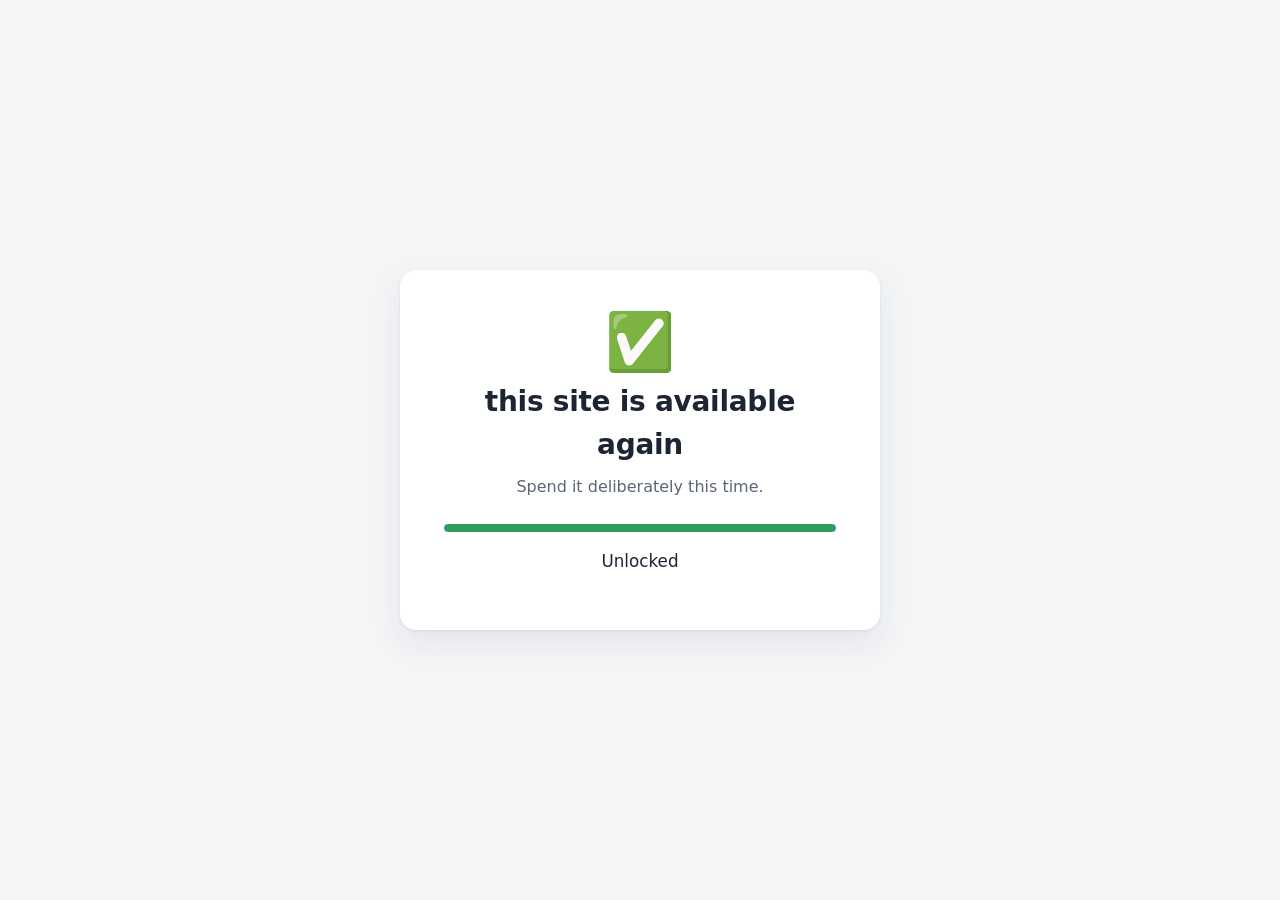
==== extension/blocked/blocked.html @ 7a21c600 "Step 5: enforcement, the block page, and the re-open guard A spent rule now blocks or closes its tab" ====
<!doctype html>
<html lang="en">
  <head>
    <meta charset="utf-8" />
    <meta name="viewport" content="width=device-width, initial-scale=1" />
    <title>Time's up — SelfControl</title>
    <link rel="stylesheet" href="blocked.css" />
  </head>
  <body>
    <main class="card">
      <div class="emoji" id="emoji" aria-hidden="true">⏳</div>

      <h1 id="headline">Time's up</h1>
      <p class="quip" id="quip"></p>

      <div class="meter" role="img" aria-labelledby="countdown-label">
        <div class="meter-fill" id="meter"></div>
      </div>

      <p class="countdown" id="countdown-label">
        <span id="countdown-text">Unlocks in</span>
        <strong id="countdown">—</strong>
      </p>

      <p class="detail" id="detail"></p>
    </main>

    <script src="blocked.js" type="module"></script>
  </body>
</html>
---- extension/blocked/blocked.css ----
/* Sized for a phone from the start, so the Android port (DESIGN.md §11) is a
   no-op for this page. */

:root {
  --bg: #f4f5f7;
  --card: #ffffff;
  --ink: #1d2433;
  --muted: #5b6478;
  --accent: #e4572e;
  --track: #e3e6ec;
  --shadow: 0 1px 3px rgb(29 36 51 / 8%), 0 12px 32px rgb(29 36 51 / 8%);
}

@media (prefers-color-scheme: dark) {
  :root {
    --bg: #171a21;
    --card: #21252e;
    --ink: #eef1f6;
    --muted: #9aa3b5;
    --accent: #ff7a52;
    --track: #333947;
    --shadow: none;
  }
}

* {
  box-sizing: border-box;
}

body {
  margin: 0;
  min-height: 100vh;
  display: grid;
  place-items: center;
  padding: 1.5rem;
  background: var(--bg);
  color: var(--ink);
  font: 16px/1.55 system-ui, -apple-system, "Segoe UI", sans-serif;
}

.card {
  width: min(30rem, 100%);
  padding: clamp(1.5rem, 5vw, 2.75rem);
  text-align: center;
  background: var(--card);
  border-radius: 1rem;
  box-shadow: var(--shadow);
}

.emoji {
  font-size: clamp(2.5rem, 12vw, 3.5rem);
  line-height: 1;
}

h1 {
  margin: 0.6rem 0 0;
  font-size: clamp(1.35rem, 6vw, 1.75rem);
  letter-spacing: -0.01em;
}

.quip {
  margin: 0.5rem 0 1.5rem;
  color: var(--muted);
  text-wrap: balance;
}

.meter {
  height: 0.5rem;
  border-radius: 999px;
  background: var(--track);
  overflow: hidden;
}

.meter-fill {
  height: 100%;
  width: 0%;
  border-radius: inherit;
  background: var(--accent);
  transition: width 0.9s linear;
}

.countdown {
  margin: 1rem 0 0;
  font-size: 1.05rem;
}

.countdown strong {
  font-variant-numeric: tabular-nums;
  font-size: 1.5rem;
  display: block;
  margin-top: 0.15rem;
}

.detail {
  margin: 0.75rem 0 0;
  font-size: 0.85rem;
  color: var(--muted);
}

/* Unlocked state */
body.unlocked .meter-fill {
  width: 100% !important;
  background: #2e9e5b;
}
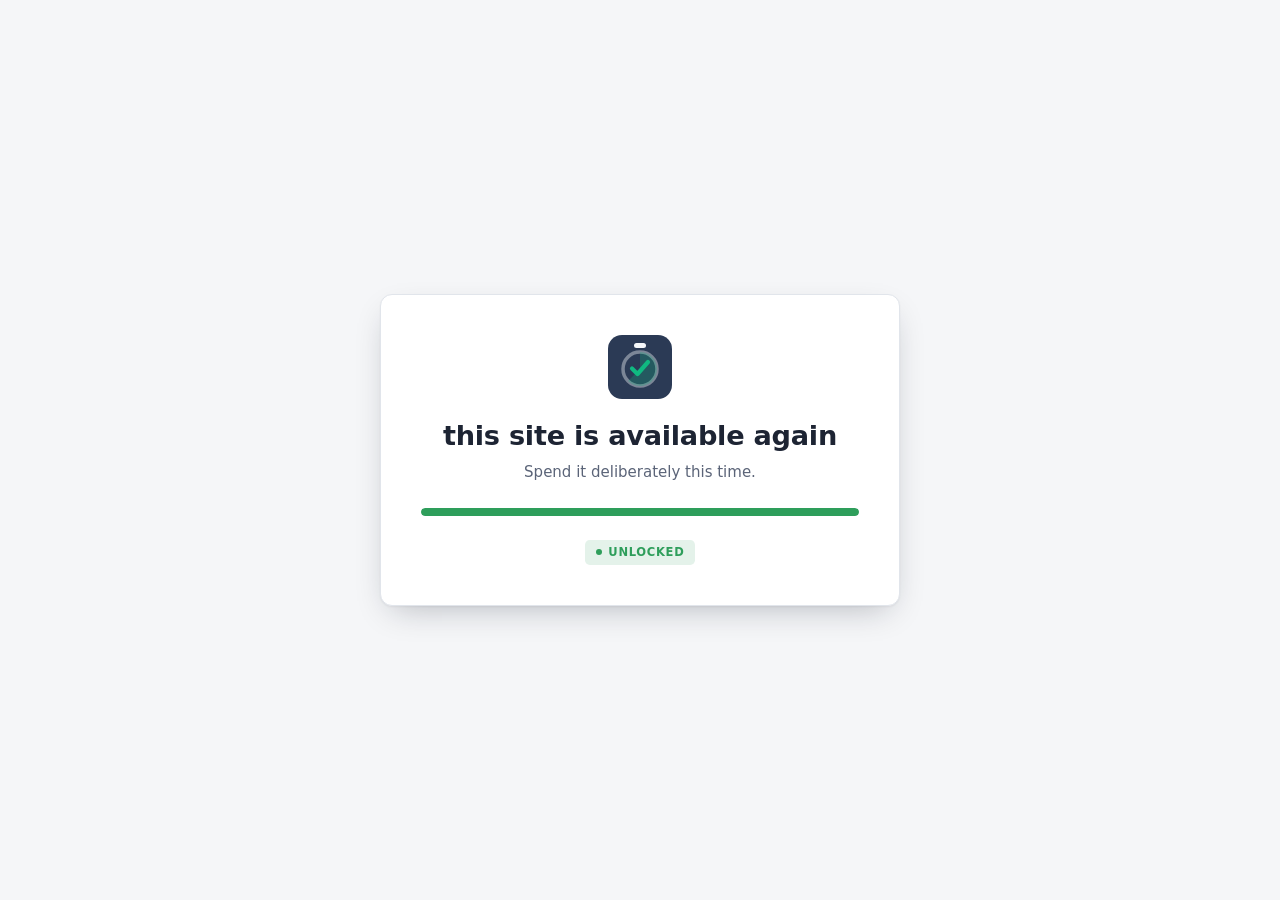
==== commit 8cb2ea82: "Redesign the rules page, block page and popup One design language across all three, from common/them" ====
--- a/extension/blocked/blocked.html
+++ b/extension/blocked/blocked.html
@@ -4,11 +4,14 @@
     <meta charset="utf-8" />
     <meta name="viewport" content="width=device-width, initial-scale=1" />
     <title>Time's up — SelfControl</title>
+    <link rel="stylesheet" href="../common/theme.css" />
     <link rel="stylesheet" href="blocked.css" />
   </head>
   <body>
+    <!-- One card for both states: blocked, and the moment it unlocks, which
+         swaps the icon, the middle slot and the last line in place. -->
     <main class="card">
-      <div class="emoji" id="emoji" aria-hidden="true">⏳</div>
+      <img class="state-icon" id="icon" src="../icons/blocked.svg" alt="" width="64" height="64" />
 
       <h1 id="headline">Time's up</h1>
       <p class="quip" id="quip"></p>
@@ -17,12 +20,20 @@
         <div class="meter-fill" id="meter"></div>
       </div>
 
-      <p class="countdown" id="countdown-label">
-        <span id="countdown-text">Unlocks in</span>
-        <strong id="countdown">—</strong>
+      <div class="slot" id="countdown-label">
+        <span class="eyebrow" id="countdown-text">Unlocks in</span>
+        <strong class="countdown" id="countdown">—</strong>
+        <span class="pill ok unlocked-pill" id="unlocked" hidden>Unlocked</span>
+      </div>
+
+      <p class="stat usage" id="detail"></p>
+
+      <p class="passes" id="passes" hidden>
+        <img src="../icons/pass.svg" alt="" width="20" height="20" />
+        <span id="passes-text"></span>
       </p>
 
-      <p class="detail" id="detail"></p>
+      <p class="return" id="return" hidden></p>
     </main>
 
     <script src="blocked.js" type="module"></script>
--- a/extension/common/theme.css
+++ b/extension/common/theme.css
@@ -0,0 +1,179 @@
+/* The design language shared by every page: the popup, the options page and
+   the block page, so they read as one product: the same colours, surfaces,
+   labels, pills and buttons. Each page's own stylesheet only lays things out. */
+
+:root {
+  --bg: #f5f6f8;
+  --card: #ffffff;
+  --tile: #f8f9fb;
+  --ink: #1d2433;
+  --muted: #5b6478;
+  --faint: #8a93a6;
+  --line: #e1e5eb;
+  --line-soft: #eef0f4;
+  --field: #ffffff;
+  --field-line: #cdd3dc;
+  --accent: #e4572e;
+  --danger: #c8362a;
+  --ok: #2e9e5b;
+  --warn: #b25e09;
+  --shadow: 0 1px 2px rgb(16 24 40 / 0.05);
+  --shadow-lift: 0 12px 32px -12px rgb(16 24 40 / 0.3);
+  --radius: 0.75rem;
+}
+
+@media (prefers-color-scheme: dark) {
+  :root {
+    --bg: #171a21;
+    --card: #21252e;
+    --tile: #1c2029;
+    --ink: #eef1f6;
+    --muted: #9aa3b5;
+    --faint: #7b8497;
+    --line: #333947;
+    --line-soft: #2b303a;
+    --field: #1a1d25;
+    --field-line: #404758;
+    --accent: #ff7a52;
+    --danger: #ff6b5c;
+    --ok: #45c07c;
+    --warn: #f0a44b;
+    --shadow: none;
+    --shadow-lift: 0 12px 32px -12px rgb(0 0 0 / 0.6);
+  }
+}
+
+* {
+  box-sizing: border-box;
+}
+
+/* Several hidden-by-default boxes set their own display, which would win. */
+[hidden] {
+  display: none !important;
+}
+
+body {
+  margin: 0;
+  background: var(--bg);
+  color: var(--ink);
+  font: 15px/1.5 system-ui, -apple-system, "Segoe UI", sans-serif;
+}
+
+h1,
+h2,
+p {
+  margin: 0;
+}
+
+/* Inline line icons; the state icons are <img>s and unaffected. */
+svg {
+  width: 1rem;
+  height: 1rem;
+  flex: none;
+  fill: none;
+  stroke: currentColor;
+  stroke-width: 2;
+  stroke-linecap: round;
+  stroke-linejoin: round;
+}
+
+/* A small caption over a value or a section: "RULE NAME", "UNLOCKS IN". */
+.eyebrow {
+  font-size: 0.72rem;
+  font-weight: 700;
+  letter-spacing: 0.08em;
+  text-transform: uppercase;
+  color: var(--muted);
+}
+
+/* A one-word state. The colour comes from --pill, so a variant is one line. */
+.pill {
+  --pill: var(--muted);
+  flex: none;
+  font-size: 0.65rem;
+  font-weight: 700;
+  letter-spacing: 0.06em;
+  text-transform: uppercase;
+  padding: 0.1rem 0.4rem;
+  border-radius: 0.3rem;
+  color: var(--pill);
+  background: color-mix(in srgb, var(--pill) 13%, transparent);
+}
+
+.pill.ok {
+  --pill: var(--ok);
+}
+
+/* Numbers in a quiet box, the figures in ink: "7 days: 3:26", "4:57 of 5:00". */
+.stat {
+  padding: 0.3rem 0.7rem;
+  font-size: 0.75rem;
+  color: var(--muted);
+  background: var(--tile);
+  border: 1px solid var(--line);
+  border-radius: 0.5rem;
+  font-variant-numeric: tabular-nums;
+}
+
+.stat strong {
+  color: var(--ink);
+}
+
+/* --- buttons: <button>, or an <a class="button"> that navigates ------------ */
+
+button,
+.button {
+  font: inherit;
+  display: inline-flex;
+  align-items: center;
+  gap: 0.4rem;
+  border-radius: 0.5rem;
+  border: 1px solid transparent;
+  padding: 0.5rem 1rem;
+  cursor: pointer;
+  text-decoration: none;
+}
+
+button:focus-visible,
+.button:focus-visible {
+  outline: 2px solid var(--accent);
+  outline-offset: 2px;
+}
+
+button:disabled {
+  cursor: default;
+  opacity: 0.45;
+}
+
+.primary {
+  background: var(--accent);
+  color: #fff;
+  font-weight: 600;
+  box-shadow: var(--shadow);
+}
+
+.primary:hover {
+  background: color-mix(in srgb, var(--accent) 88%, #000);
+}
+
+.secondary {
+  background: var(--card);
+  border-color: var(--line);
+  color: var(--ink);
+  box-shadow: var(--shadow);
+}
+
+.secondary:hover {
+  background: var(--tile);
+}
+
+.ghost {
+  background: transparent;
+  color: var(--muted);
+  font-weight: 600;
+}
+
+.ghost:hover:not(:disabled) {
+  background: var(--tile);
+  color: var(--ink);
+}
--- a/extension/blocked/blocked.css
+++ b/extension/blocked/blocked.css
@@ -1,73 +1,54 @@
 /* Sized for a phone from the start, so the Android port (DESIGN.md §11) is a
-   no-op for this page. */
-
-:root {
-  --bg: #f4f5f7;
-  --card: #ffffff;
-  --ink: #1d2433;
-  --muted: #5b6478;
-  --accent: #e4572e;
-  --track: #e3e6ec;
-  --shadow: 0 1px 3px rgb(29 36 51 / 8%), 0 12px 32px rgb(29 36 51 / 8%);
-}
-
-@media (prefers-color-scheme: dark) {
-  :root {
-    --bg: #171a21;
-    --card: #21252e;
-    --ink: #eef1f6;
-    --muted: #9aa3b5;
-    --accent: #ff7a52;
-    --track: #333947;
-    --shadow: none;
-  }
-}
-
-* {
-  box-sizing: border-box;
-}
+   no-op for this page. Colours, pills, captions and buttons come from
+   common/theme.css, shared with the options page; this file only lays out
+   the card. */
 
 body {
-  margin: 0;
   min-height: 100vh;
   display: grid;
   place-items: center;
-  padding: 1.5rem;
-  background: var(--bg);
-  color: var(--ink);
-  font: 16px/1.55 system-ui, -apple-system, "Segoe UI", sans-serif;
+  padding: 1.5rem 1rem;
 }
 
 .card {
-  width: min(30rem, 100%);
-  padding: clamp(1.5rem, 5vw, 2.75rem);
+  width: min(32.5rem, 100%);
+  padding: clamp(1.75rem, 6vw, 2.5rem) clamp(1.25rem, 6vw, 2.5rem);
+  display: grid;
+  justify-items: center;
   text-align: center;
   background: var(--card);
-  border-radius: 1rem;
-  box-shadow: var(--shadow);
+  border: 1px solid var(--line);
+  border-radius: var(--radius);
+  box-shadow: var(--shadow), var(--shadow-lift);
 }
 
-.emoji {
-  font-size: clamp(2.5rem, 12vw, 3.5rem);
-  line-height: 1;
+.state-icon {
+  display: block;
+  width: 4rem;
+  height: 4rem;
+  margin-bottom: 1.25rem;
 }
 
 h1 {
-  margin: 0.6rem 0 0;
-  font-size: clamp(1.35rem, 6vw, 1.75rem);
+  font-size: clamp(1.35rem, 6vw, 1.7rem);
+  line-height: 1.25;
   letter-spacing: -0.01em;
+  text-wrap: balance;
 }
 
 .quip {
-  margin: 0.5rem 0 1.5rem;
+  margin-top: 0.5rem;
   color: var(--muted);
   text-wrap: balance;
 }
 
+/* Green in both states: it fills toward the unlock, and is full once there. */
 .meter {
+  width: 100%;
   height: 0.5rem;
+  margin-top: 1.5rem;
   border-radius: 999px;
-  background: var(--track);
+  background: var(--line-soft);
   overflow: hidden;
 }
 
@@ -75,30 +56,99 @@
   height: 100%;
   width: 0%;
   border-radius: inherit;
-  background: var(--accent);
+  background: var(--ok);
   transition: width 0.9s linear;
 }
 
-.countdown {
-  margin: 1rem 0 0;
-  font-size: 1.05rem;
+/* The countdown while blocked, the "Unlocked" pill after: one slot, so the
+   rest of the card keeps its place when it flips. */
+.slot {
+  display: grid;
+  justify-items: center;
+  gap: 0.2rem;
+  margin-top: 1.5rem;
 }
 
-.countdown strong {
+.countdown {
+  font-size: clamp(2.5rem, 12vw, 3.25rem);
+  font-weight: 700;
+  line-height: 1.1;
+  letter-spacing: -0.02em;
   font-variant-numeric: tabular-nums;
-  font-size: 1.5rem;
-  display: block;
-  margin-top: 0.15rem;
 }
 
-.detail {
-  margin: 0.75rem 0 0;
-  font-size: 0.85rem;
-  color: var(--muted);
+.unlocked-pill {
+  display: inline-flex;
+  align-items: center;
+  gap: 0.4rem;
+  padding: 0.25rem 0.65rem;
+  font-size: 0.72rem;
 }
 
-/* Unlocked state */
+.unlocked-pill::before {
+  content: "";
+  width: 0.4rem;
+  height: 0.4rem;
+  border-radius: 50%;
+  background: currentColor;
+}
+
+.usage {
+  margin-top: 1.25rem;
+  font-size: 0.85rem;
+  text-wrap: balance;
+}
+
+.usage:empty {
+  display: none;
+}
+
+.passes {
+  display: flex;
+  align-items: center;
+  gap: 0.5rem;
+  margin-top: 1rem;
+  font-size: 0.82rem;
+  color: var(--muted);
+  text-align: left;
+}
+
+.passes img {
+  flex: none;
+  border-radius: 0.3rem;
+}
+
+.return {
+  margin-top: 1rem;
+  font-size: 0.82rem;
+  color: var(--faint);
+  overflow-wrap: anywhere;
+}
+
+.return .where {
+  color: var(--muted);
+  text-decoration: underline;
+  text-decoration-color: var(--line);
+  text-underline-offset: 3px;
+}
+
+/* Unlocked: the way back is the one action on the page. */
+.return .button {
+  margin-top: 0.5rem;
+  padding: 0.7rem 1.4rem;
+  font-size: 0.95rem;
+}
+
+.return .button svg {
+  width: 1.05rem;
+  height: 1.05rem;
+  transition: transform 0.15s;
+}
+
+.return .button:hover svg {
+  transform: translateX(2px);
+}
+
 body.unlocked .meter-fill {
   width: 100% !important;
-  background: #2e9e5b;
 }
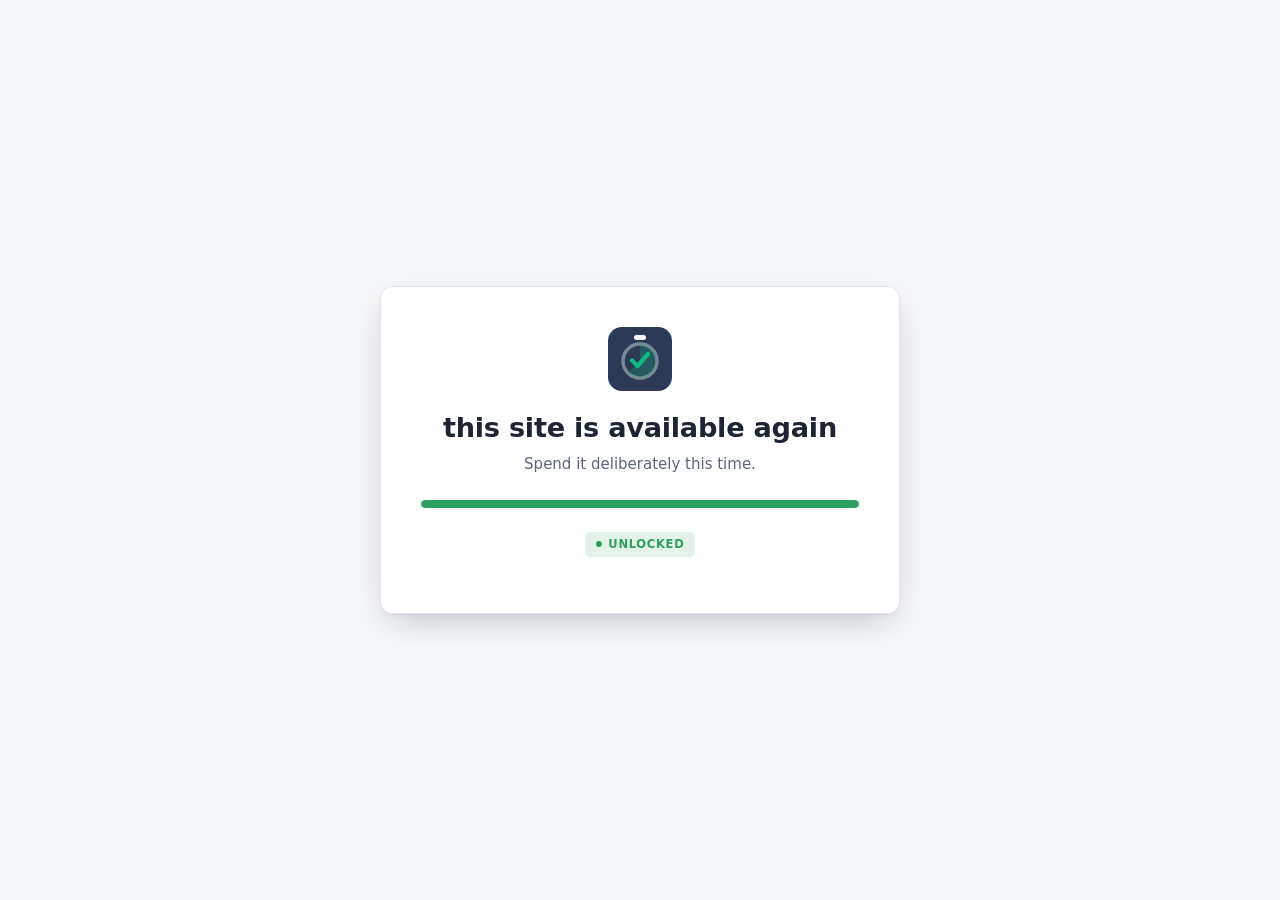
==== commit 6ccc9ab0: "Add Go back to the block page The block page gets a Go back button that steps two entries back in th" ====
--- a/extension/blocked/blocked.html
+++ b/extension/blocked/blocked.html
@@ -33,7 +33,12 @@
         <span id="passes-text"></span>
       </p>
 
-      <p class="return" id="return" hidden></p>
+      <!-- Two ways out: back to the page before the blocked one, and, once it
+           unlocks, to the blocked page itself. -->
+      <div class="ways">
+        <button type="button" class="button primary go-back" id="go-back" hidden>Go back</button>
+        <p class="return" id="return" hidden></p>
+      </div>
     </main>
 
     <script src="blocked.js" type="module"></script>
--- a/extension/blocked/blocked.css
+++ b/extension/blocked/blocked.css
@@ -1,4 +1,4 @@
-/* Sized for a phone from the start, so the Android port (DESIGN.md §11) is a
+/* Sized for a phone from the start, so the Android port (DESIGN.md §12) is a
    no-op for this page. Colours, pills, captions and buttons come from
    common/theme.css, shared with the options page; this file only lays out
    the card. */
@@ -118,8 +118,21 @@
   border-radius: 0.3rem;
 }
 
+.ways {
+  display: flex;
+  flex-direction: column;
+  align-items: center;
+  gap: 0.75rem;
+  margin-top: 1rem;
+}
+
+/* Unlocked, the blocked page is the way back the user asked for, so it goes
+   first and Go back steps down to a secondary button under it. */
+body.unlocked .go-back {
+  order: 1;
+}
+
 .return {
-  margin-top: 1rem;
   font-size: 0.82rem;
   color: var(--faint);
   overflow-wrap: anywhere;
@@ -132,17 +145,23 @@
   text-underline-offset: 3px;
 }
 
-/* Unlocked: the way back is the one action on the page. */
+/* The page's actions: Go back, and the link to the blocked page once it
+   unlocks. */
+.go-back,
 .return .button {
-  margin-top: 0.5rem;
   padding: 0.7rem 1.4rem;
   font-size: 0.95rem;
 }
 
+.go-back svg,
 .return .button svg {
   width: 1.05rem;
   height: 1.05rem;
   transition: transform 0.15s;
+}
+
+.go-back:hover svg {
+  transform: translateX(-2px);
 }
 
 .return .button:hover svg {
@@ -152,3 +171,10 @@
 body.unlocked .meter-fill {
   width: 100% !important;
 }
+
+/* A budget of zero: nothing to count down to, so no meter and no countdown;
+   the usage line says what lifts it (DESIGN.md §22). */
+body.outright .meter,
+body.outright .slot {
+  display: none;
+}
